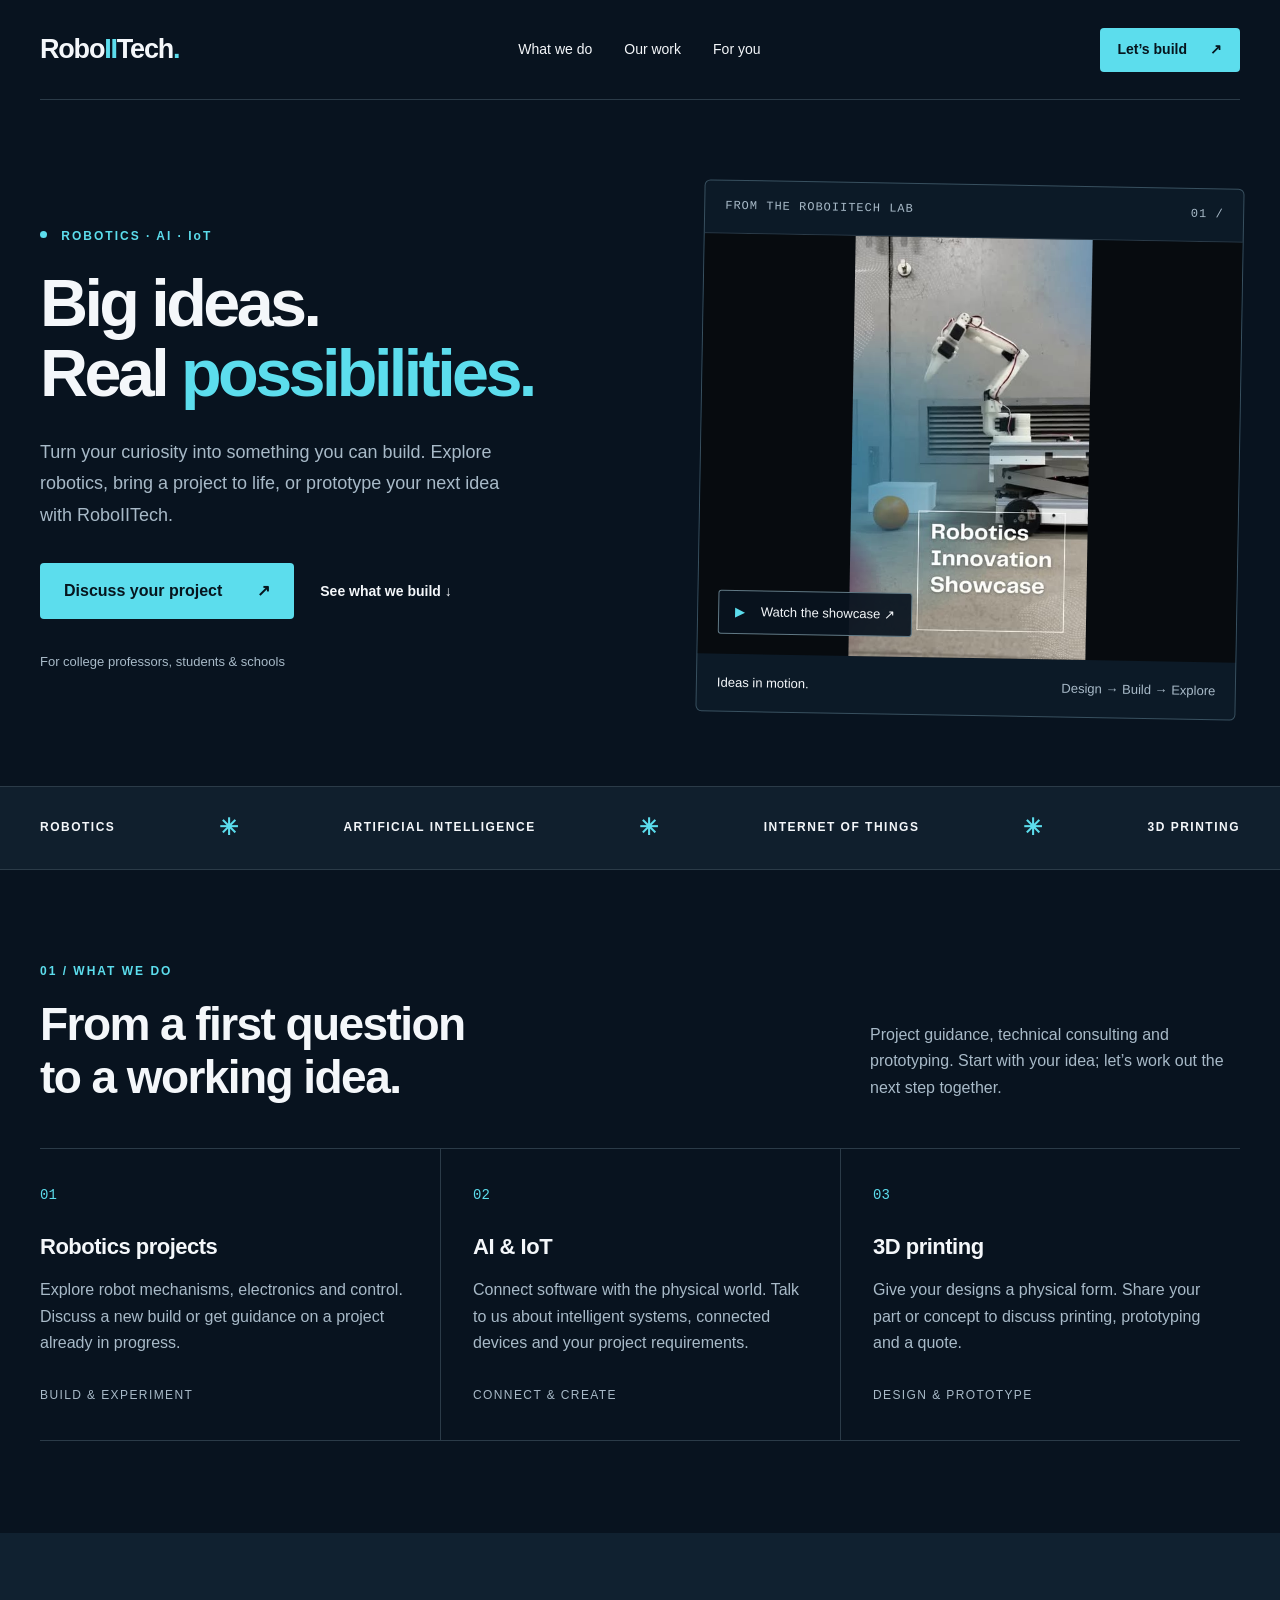
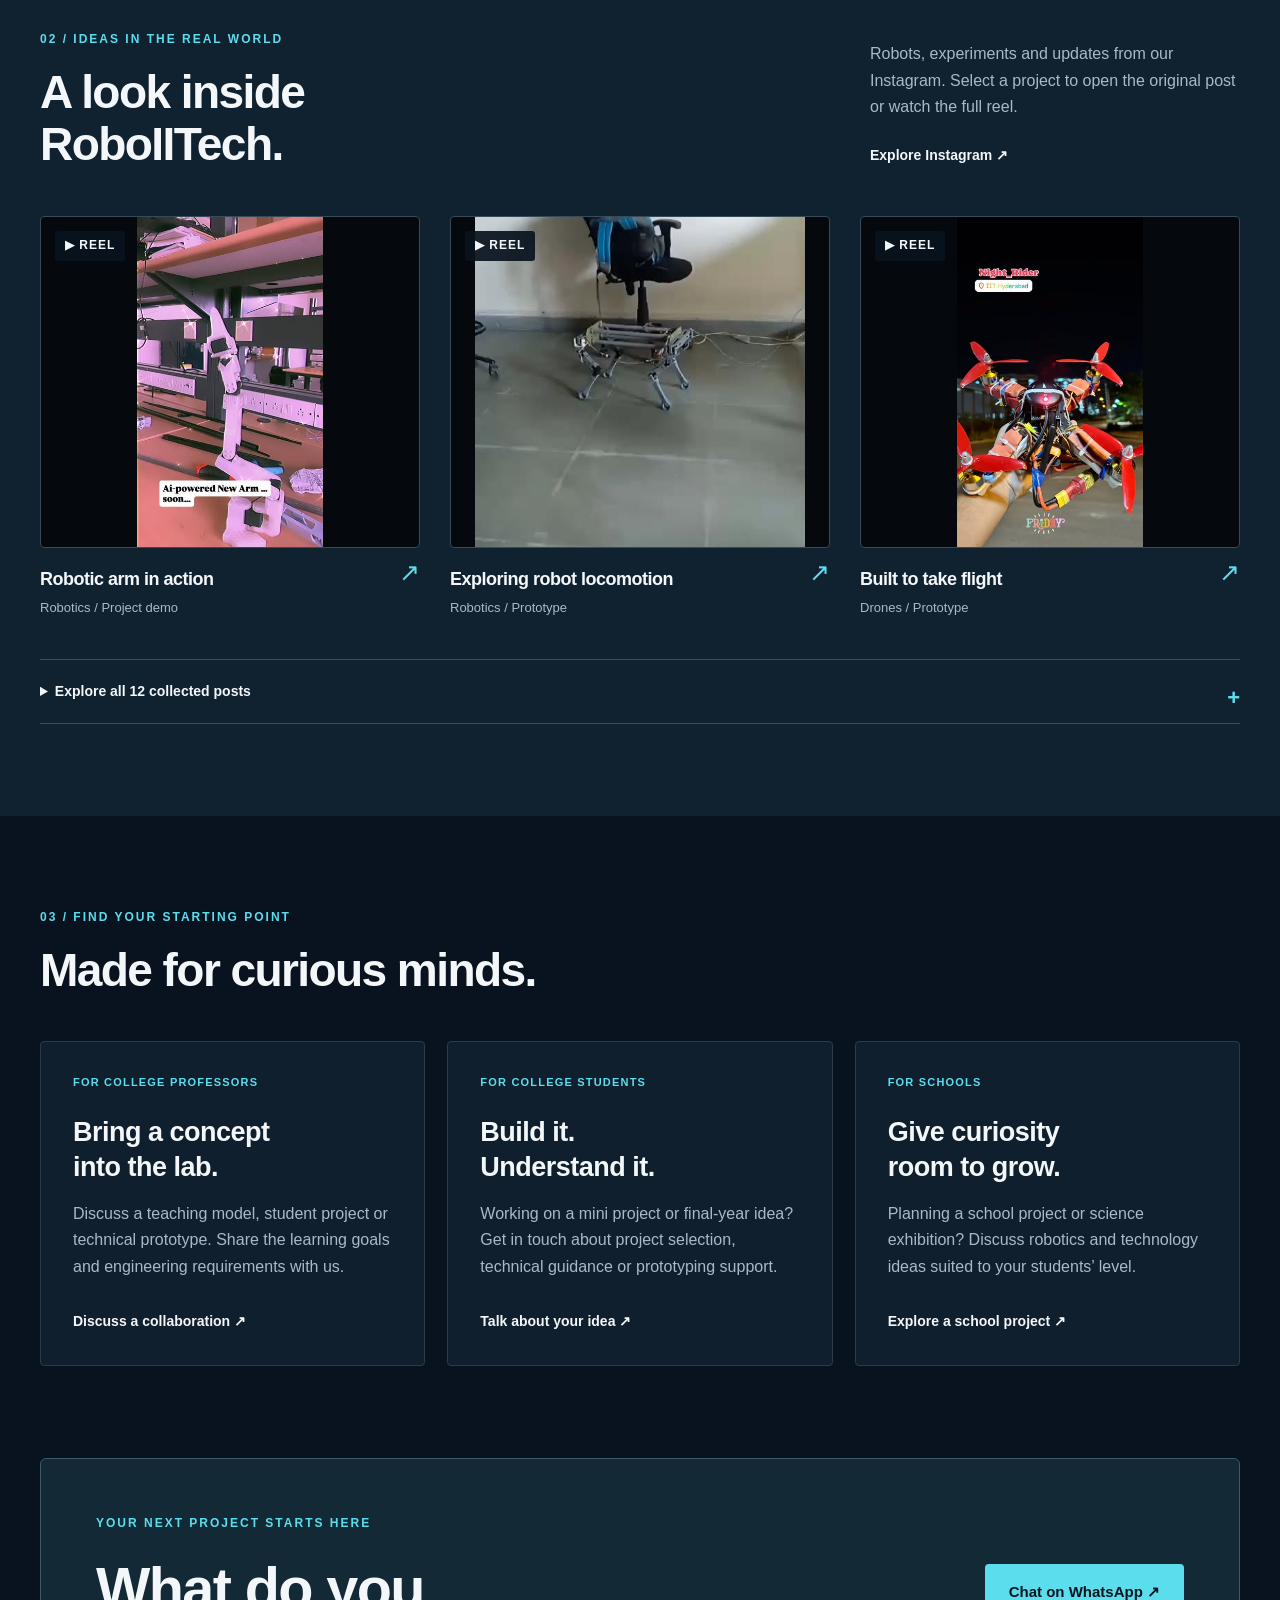
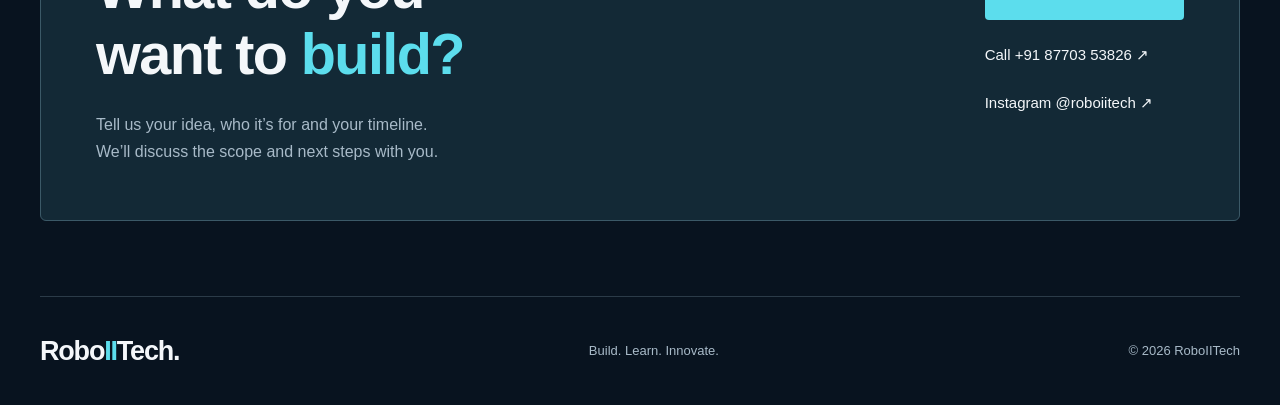
==== roboiitech/index.html @ 99a94fab "Add RoboIITech website with project gallery and education enquiry links" ====
<!doctype html>
<html lang="en">
<head>
  <meta charset="utf-8">
  <meta name="viewport" content="width=device-width,initial-scale=1">
  <meta name="description" content="RoboIITech — robotics, AI and IoT project guidance and 3D printing for college students, professors and schools. Explore our work and discuss your next project.">
  <meta name="theme-color" content="#08131f">
  <title>RoboIITech | Build. Learn. Innovate.</title>
  <link rel="icon" href="assets/8824cb1278760caa.jpg">
  <link rel="stylesheet" href="styles.css">
</head>
<body>
<a class="skip" href="#main">Skip to content</a>
<header class="header wrap">
  <a class="brand" href="#home" aria-label="RoboIITech home">Robo<span>II</span>Tech<span class="brand-dot">.</span></a>
  <nav aria-label="Main navigation"><a href="#expertise">What we do</a><a href="#projects">Our work</a><a href="#who">For you</a></nav>
  <a class="button small" href="#contact">Let’s build <span aria-hidden="true">↗</span></a>
</header>
<main id="main">
  <section class="hero wrap" id="home">
    <div class="hero-copy">
      <p class="eyebrow"><span class="status" aria-hidden="true"></span> ROBOTICS · AI · IoT</p>
      <h1>Big ideas.<br>Real <span>possibilities.</span></h1>
      <p class="intro">Turn your curiosity into something you can build. Explore robotics, bring a project to life, or prototype your next idea with RoboIITech.</p>
      <div class="actions"><a class="button" href="#contact">Discuss your project <span aria-hidden="true">↗</span></a><a class="text-link" href="#projects">See what we build <span aria-hidden="true">↓</span></a></div>
      <p class="hero-note">For college professors, students &amp; schools</p>
    </div>
    <figure class="hero-visual">
      <div class="visual-top"><span>FROM THE ROBOIITECH LAB</span><span aria-hidden="true">01 /</span></div>
      <a href="https://www.instagram.com/roboiitech/reel/DXMbl0aBbjn/" target="_blank" rel="noopener noreferrer" aria-label="Watch our robotics innovation showcase on Instagram (opens in a new tab)"><img src="assets/6e183b1deec3e05b.jpg" alt="Robotic arm featured in the RoboIITech innovation showcase" width="640" height="640" fetchpriority="high"><span class="play"><span aria-hidden="true">▶</span> Watch the showcase ↗</span></a>
      <figcaption><span>Ideas in motion.</span><span>Design → Build → Explore</span></figcaption>
    </figure>
  </section>
  <div class="discipline-strip"><div class="wrap"><span>ROBOTICS</span><span aria-hidden="true">✳</span><span>ARTIFICIAL INTELLIGENCE</span><span aria-hidden="true">✳</span><span>INTERNET OF THINGS</span><span aria-hidden="true">✳</span><span>3D PRINTING</span></div></div>
  <section class="section wrap" id="expertise">
    <div class="section-head"><div><p class="eyebrow">01 / WHAT WE DO</p><h2>From a first question<br>to a working idea.</h2></div><p>Project guidance, technical consulting and prototyping. Start with your idea; let’s work out the next step together.</p></div>
    <div class="services">
      <article><span class="number">01</span><h3>Robotics projects</h3><p>Explore robot mechanisms, electronics and control. Discuss a new build or get guidance on a project already in progress.</p><span class="tag">BUILD &amp; EXPERIMENT</span></article>
      <article><span class="number">02</span><h3>AI &amp; IoT</h3><p>Connect software with the physical world. Talk to us about intelligent systems, connected devices and your project requirements.</p><span class="tag">CONNECT &amp; CREATE</span></article>
      <article><span class="number">03</span><h3>3D printing</h3><p>Give your designs a physical form. Share your part or concept to discuss printing, prototyping and a quote.</p><span class="tag">DESIGN &amp; PROTOTYPE</span></article>
    </div>
  </section>
  <section class="work-section" id="projects"><div class="wrap section">
    <div class="section-head"><div><p class="eyebrow">02 / IDEAS IN THE REAL WORLD</p><h2>A look inside<br>RoboIITech.</h2></div><div><p>Robots, experiments and updates from our Instagram. Select a project to open the original post or watch the full reel.</p><a class="text-link" href="https://www.instagram.com/roboiitech/" target="_blank" rel="noopener noreferrer">Explore Instagram ↗</a></div></div>
    <div class="gallery">
      <a class="project" href="https://www.instagram.com/roboiitech/reel/DUcoNG-gfI7/" target="_blank" rel="noopener noreferrer"><div class="project-image"><img src="assets/4d9cef251be98092.jpg" alt="Robotic arm operating beside a workbench" loading="lazy" width="640" height="640"><span class="type">▶ REEL</span></div><div class="project-caption"><h3>Robotic arm in action</h3><span aria-hidden="true">↗</span></div><p>Robotics / Project demo</p></a>
      <a class="project" href="https://www.instagram.com/roboiitech/reel/DFVE1kUOwpq/" target="_blank" rel="noopener noreferrer"><div class="project-image"><img src="assets/e4d1774a8663f893.jpg" alt="Multi-legged robot prototype on the lab floor" loading="lazy" width="640" height="640"><span class="type">▶ REEL</span></div><div class="project-caption"><h3>Exploring robot locomotion</h3><span aria-hidden="true">↗</span></div><p>Robotics / Prototype</p></a>
      <a class="project" href="https://www.instagram.com/roboiitech/reel/C6or8PAtu-g/" target="_blank" rel="noopener noreferrer"><div class="project-image"><img src="assets/25ecf17d444098ea.jpg" alt="Colourful multirotor drone prototype" loading="lazy" width="640" height="640"><span class="type">▶ REEL</span></div><div class="project-caption"><h3>Built to take flight</h3><span aria-hidden="true">↗</span></div><p>Drones / Prototype</p></a>
    </div>
    <details class="more-projects"><summary>Explore all 12 collected posts <span aria-hidden="true">+</span></summary><div class="gallery archive">
      <a class="project" href="https://www.instagram.com/roboiitech/reel/DXMbl0aBbjn/" target="_blank" rel="noopener noreferrer"><img src="assets/6e183b1deec3e05b.jpg" alt="Robotics innovation showcase" loading="lazy" width="640" height="640"><h3>Robotics innovation showcase ↗</h3><p>Watch reel on Instagram</p></a>
      <a class="project" href="https://www.instagram.com/roboiitech/p/DXe5M9vgZiV/" target="_blank" rel="noopener noreferrer"><img src="assets/7c055ce986b50c5c.jpg" alt="RoboIITech poster for 3D printing and robotics guidance" loading="lazy" width="640" height="640"><h3>3D printing &amp; project guidance ↗</h3><p>View Instagram post</p></a>
      <a class="project" href="https://www.instagram.com/roboiitech/p/C4sN_vko51l/" target="_blank" rel="noopener noreferrer"><img src="assets/e53f32942bccdb78.jpg" alt="RoboIITech robotics centre introduction poster" loading="lazy" width="640" height="640"><h3>Meet RoboIITech ↗</h3><p>View Instagram post</p></a>
      <a class="project" href="https://www.instagram.com/roboiitech/p/DVAPQYAgQmt/" target="_blank" rel="noopener noreferrer"><img src="assets/c06c85c9a021911a.jpg" alt="Newspaper clipping shared by RoboIITech" loading="lazy" width="640" height="640"><h3>In the news ↗</h3><p>View Instagram post</p></a>
      <a class="project" href="https://www.instagram.com/roboiitech/p/DVAPHuIgV5S/" target="_blank" rel="noopener noreferrer"><img src="assets/2fea44e7919f7813.jpg" alt="Hindi newspaper article shared on the RoboIITech page" loading="lazy" width="640" height="640"><h3>Press highlights ↗</h3><p>View Instagram post</p></a>
      <a class="project" href="https://www.instagram.com/roboiitech/reel/DReeGMLAYZf/" target="_blank" rel="noopener noreferrer"><img src="assets/3126b68fe47279ca.jpg" alt="Design patent collaboration announcement" loading="lazy" width="640" height="640"><h3>Design collaboration update ↗</h3><p>Watch reel on Instagram</p></a>
      <a class="project" href="https://www.instagram.com/roboiitech/reel/DO8btirDtgO/" target="_blank" rel="noopener noreferrer"><img src="assets/16a798472057c972.jpg" alt="Outdoor drone demonstration preview" loading="lazy" width="640" height="640"><h3>Drone demonstration ↗</h3><p>Watch reel on Instagram</p></a>
      <a class="project" href="https://www.instagram.com/roboiitech/reel/DCt2ZuSNxAS/" target="_blank" rel="noopener noreferrer"><img src="assets/d60b680d405a96cc.jpg" alt="Legged robot demonstration preview" loading="lazy" width="640" height="640"><h3>Walking robot demo ↗</h3><p>Watch reel on Instagram</p></a>
      <a class="project" href="https://www.instagram.com/roboiitech/reel/C6tvNTytvzl/" target="_blank" rel="noopener noreferrer"><img src="assets/2a04340fac6a5b76.jpg" alt="Laptop with a project demonstration" loading="lazy" width="640" height="640"><h3>From code to a demo ↗</h3><p>Watch reel on Instagram</p></a>
    </div></details>
  </div></section>
  <section class="section wrap" id="who">
    <div class="section-head"><div><p class="eyebrow">03 / FIND YOUR STARTING POINT</p><h2>Made for curious minds.</h2></div></div>
    <div class="audiences">
      <article><span class="eyebrow">FOR COLLEGE PROFESSORS</span><h3>Bring a concept<br>into the lab.</h3><p>Discuss a teaching model, student project or technical prototype. Share the learning goals and engineering requirements with us.</p><a class="text-link" href="https://wa.me/918770353826?text=Hello%20RoboIITech%2C%20I%20am%20a%20professor%20and%20would%20like%20to%20discuss%20a%20project." target="_blank" rel="noopener noreferrer">Discuss a collaboration ↗</a></article>
      <article><span class="eyebrow">FOR COLLEGE STUDENTS</span><h3>Build it.<br>Understand it.</h3><p>Working on a mini project or final-year idea? Get in touch about project selection, technical guidance or prototyping support.</p><a class="text-link" href="https://wa.me/918770353826?text=Hello%20RoboIITech%2C%20I%20am%20a%20student%20and%20would%20like%20project%20guidance." target="_blank" rel="noopener noreferrer">Talk about your idea ↗</a></article>
      <article><span class="eyebrow">FOR SCHOOLS</span><h3>Give curiosity<br>room to grow.</h3><p>Planning a school project or science exhibition? Discuss robotics and technology ideas suited to your students’ level.</p><a class="text-link" href="https://wa.me/918770353826?text=Hello%20RoboIITech%2C%20I%20would%20like%20to%20discuss%20a%20school%20project." target="_blank" rel="noopener noreferrer">Explore a school project ↗</a></article>
    </div>
  </section>
  <section class="contact wrap" id="contact"><div><p class="eyebrow">YOUR NEXT PROJECT STARTS HERE</p><h2>What do you<br>want to <span>build?</span></h2><p>Tell us your idea, who it’s for and your timeline.<br>We’ll discuss the scope and next steps with you.</p></div><div class="contact-actions"><a class="button" href="https://wa.me/918770353826?text=Hello%20RoboIITech%2C%20I%20would%20like%20to%20discuss%20a%20project." target="_blank" rel="noopener noreferrer">Chat on WhatsApp ↗</a><a href="tel:+918770353826">Call +91 87703 53826 ↗</a><a href="https://www.instagram.com/roboiitech/" target="_blank" rel="noopener noreferrer">Instagram @roboiitech ↗</a></div></section>
</main>
<footer class="wrap"><a class="brand" href="#home">Robo<span>II</span>Tech.</a><p>Build. Learn. Innovate.</p><span>© 2026 RoboIITech</span></footer>
</body>
</html>
---- roboiitech/styles.css ----
:root{color-scheme:dark;--bg:#08131f;--surface:#101f2d;--ink:#f4f7fa;--muted:#a8bac8;--line:#2b3b48;--cyan:#5cdded;--max:1200px}*{box-sizing:border-box}html{scroll-behavior:smooth;scroll-padding-top:30px}body{margin:0;background:var(--bg);color:var(--ink);font-family:Arial,Helvetica,sans-serif;font-size:16px;line-height:1.65}a{color:inherit;text-decoration:none}a:focus-visible,summary:focus-visible{outline:3px solid var(--cyan);outline-offset:6px}img{display:block;max-width:100%;height:auto}.wrap{width:min(var(--max),calc(100% - 80px));margin-inline:auto}.header{min-height:100px;display:flex;align-items:center;justify-content:space-between;gap:24px;border-bottom:1px solid var(--line)}.brand{font-size:27px;font-weight:800;letter-spacing:-1.2px;white-space:nowrap}.brand span{color:var(--cyan)}.header nav{display:flex;gap:32px;font-size:14px}.header nav a:hover,.text-link:hover{color:var(--cyan)}.button{background:var(--cyan);color:#06151e;display:inline-flex;align-items:center;justify-content:center;gap:35px;min-height:56px;padding:13px 24px;font-weight:700;border-radius:4px;line-height:1.4}.button:hover{background:#a7f3fc}.button.small{font-size:14px;min-height:44px;padding:10px 18px;gap:23px}.hero{padding-block:84px 70px;display:grid;grid-template-columns:1.1fr 1fr;gap:65px;align-items:center}.eyebrow{font-size:12px;letter-spacing:2px;line-height:1.5;font-weight:700;color:var(--cyan);margin:0 0 24px}.status{display:inline-block;width:7px;height:7px;border-radius:50%;background:var(--cyan);margin-right:9px;vertical-align:2px}h1{font-size:clamp(3rem,5.2vw,4.8rem);font-weight:700;line-height:1.04;letter-spacing:-3.6px;margin:0 0 29px}h1 span{color:var(--cyan)}.intro{color:var(--muted);font-size:18px;max-width:475px;line-height:1.75;margin:0 0 32px}.actions{display:flex;gap:26px;align-items:center;flex-wrap:wrap}.text-link{font-size:14px;font-weight:700;display:inline-block}.hero-note{font-size:13px;color:var(--muted);margin:32px 0 0}.hero-visual{margin:0;border:1px solid #38505f;border-radius:6px;overflow:hidden;background:#0c1a27;transform:rotate(1deg)}.visual-top{display:flex;justify-content:space-between;gap:15px;padding:16px 20px;border-bottom:1px solid var(--line);font-family:monospace;font-size:12px;letter-spacing:1px;color:var(--muted)}.hero-visual>a{display:block;position:relative;background:#070b0f}.hero-visual img{width:100%;height:420px;object-fit:contain}.play{position:absolute;bottom:20px;left:20px;padding:10px 16px;border:1px solid #607884;background:#08131fea;border-radius:3px;font-size:13px}.play>span{margin-right:12px;color:var(--cyan)}figcaption{display:flex;justify-content:space-between;gap:15px;padding:18px 20px;font-size:13px}figcaption>span:last-child{color:var(--muted)}.discipline-strip{border-block:1px solid var(--line);background:var(--surface)}.discipline-strip>.wrap{display:flex;justify-content:space-between;align-items:center;gap:22px;padding-block:22px;font-size:12px;letter-spacing:1.5px;font-weight:700}.discipline-strip span:nth-child(even){font-size:23px;color:var(--cyan)}.section{padding-block:92px}.section-head{display:flex;justify-content:space-between;gap:45px;align-items:flex-end;margin-bottom:45px}.section-head>p,.section-head>div+div{max-width:370px;color:var(--muted);margin-bottom:2px}.section-head .eyebrow{margin-bottom:18px}h2{font-size:clamp(2rem,3.6vw,3rem);letter-spacing:-1.6px;line-height:1.14;margin:0;font-weight:600}.section-head .text-link{color:var(--ink);margin-top:8px}.services{display:grid;grid-template-columns:repeat(3,1fr);border-block:1px solid var(--line)}.services article{padding:32px 28px 34px 0}.services article+article{border-left:1px solid var(--line);padding-left:32px}.number{font-family:monospace;color:var(--cyan);font-size:14px}h3{font-size:22px;line-height:1.3;letter-spacing:-.5px;margin:25px 0 16px}article p{color:var(--muted);margin:0 0 30px}.tag{display:block;color:var(--muted);font-size:12px;letter-spacing:1.4px}.work-section{background:#102130}.gallery{display:grid;grid-template-columns:repeat(3,1fr);gap:30px}.project-image{position:relative;overflow:hidden;background:#05090d;border:1px solid #364a59;border-radius:4px}.project-image>img{width:100%;height:330px;object-fit:contain;transition:transform .3s}.project:hover .project-image>img{transform:scale(1.025)}.type{position:absolute;left:14px;top:14px;background:#08131fea;font-size:12px;font-weight:700;padding:5px 10px;border-radius:3px;letter-spacing:1px}.project-caption{display:flex;justify-content:space-between;align-items:center;gap:15px}.project-caption h3{font-size:18px;margin:20px 0 6px}.project-caption>span{color:var(--cyan);font-size:25px}.project p{font-size:13px;color:var(--muted);margin:0}.more-projects{border-block:1px solid #38505f;margin-top:40px}.more-projects summary{padding:20px 0;cursor:pointer;font-size:14px;font-weight:700}.more-projects summary span{float:right;font-size:22px;color:var(--cyan)}.archive{padding:20px 0 35px}.archive img{width:100%;height:300px;object-fit:contain;background:#060c12}.archive h3{font-size:17px;margin:14px 0 6px}.audiences{display:grid;grid-template-columns:repeat(3,1fr);gap:22px}.audiences article{padding:32px;background:var(--surface);border:1px solid var(--line);border-radius:4px;display:flex;flex-direction:column;align-items:flex-start}.audiences .eyebrow{font-size:11px;letter-spacing:1.2px;margin:0}.audiences h3{font-size:27px;margin-top:24px}.audiences .text-link{margin-top:auto}.contact{border:1px solid #3b5967;border-radius:6px;padding:55px;display:flex;justify-content:space-between;align-items:center;gap:40px;background:#132936;margin-bottom:75px}.contact h2{font-size:clamp(2.6rem,4.5vw,4rem)}.contact h2 span{color:var(--cyan)}.contact p:not(.eyebrow){color:var(--muted);margin:25px 0 0}.contact-actions{display:flex;flex-direction:column;align-items:flex-start;gap:23px;font-size:15px}.contact-actions a:not(.button):hover{color:var(--cyan)}footer{padding-block:30px;border-top:1px solid var(--line);display:flex;align-items:center;justify-content:space-between;gap:20px}footer p,footer>span{color:var(--muted);font-size:13px}.skip{position:absolute;top:-100px;left:20px;z-index:20;background:var(--cyan);padding:12px;color:var(--bg)}.skip:focus{top:10px}@media(min-width:1400px){.hero{gap:80px}}@media(max-width:1000px){.wrap{width:calc(100% - 48px)}.hero{gap:32px;padding-block:55px}.hero-visual img{height:360px}h1{letter-spacing:-2px}.actions{gap:18px}.services article{padding-right:22px}.services article+article{padding-left:22px}.audiences article{padding:24px}.project-image>img{height:280px}}@media(max-width:720px){.wrap{width:calc(100% - 36px)}.header{flex-wrap:wrap;gap:18px;padding-block:22px}.brand{font-size:25px}.header nav{order:3;justify-content:space-between;width:100%;gap:16px;font-size:14px}.hero{grid-template-columns:1fr;padding-top:48px;gap:38px}h1{font-size:clamp(2.7rem,10vw,4.2rem)}.intro{font-size:17px}.hero-visual{transform:none}.hero-visual img{height:370px}.discipline-strip>.wrap{justify-content:center;flex-wrap:wrap;gap:12px 20px;font-size:11px}.discipline-strip span:nth-child(even){display:none}.section{padding-block:58px}.section-head{display:block;margin-bottom:30px}.section-head>p,.section-head>div+div{margin-top:24px;max-width:none}.services,.audiences{grid-template-columns:1fr}.services article,.services article+article{padding:28px 0;border-left:0}.services article+article{border-top:1px solid var(--line)}.services article p{margin-bottom:20px}.gallery{grid-template-columns:1fr;gap:32px}.project-image>img{height:360px}.archive{grid-template-columns:repeat(2,minmax(0,1fr));gap:24px 15px}.archive img{height:220px}.archive h3{font-size:15px}.contact{padding:32px 25px;flex-direction:column;align-items:flex-start;margin-bottom:45px}.contact-actions{width:100%}.contact-actions .button{width:100%}footer{flex-wrap:wrap;gap:8px 25px}footer p{margin:0}footer>span{width:100%}.eyebrow{font-size:12px}.audiences .eyebrow{font-size:12px}}@media(prefers-reduced-motion:reduce){html{scroll-behavior:auto}.project-image>img{transition:none}}
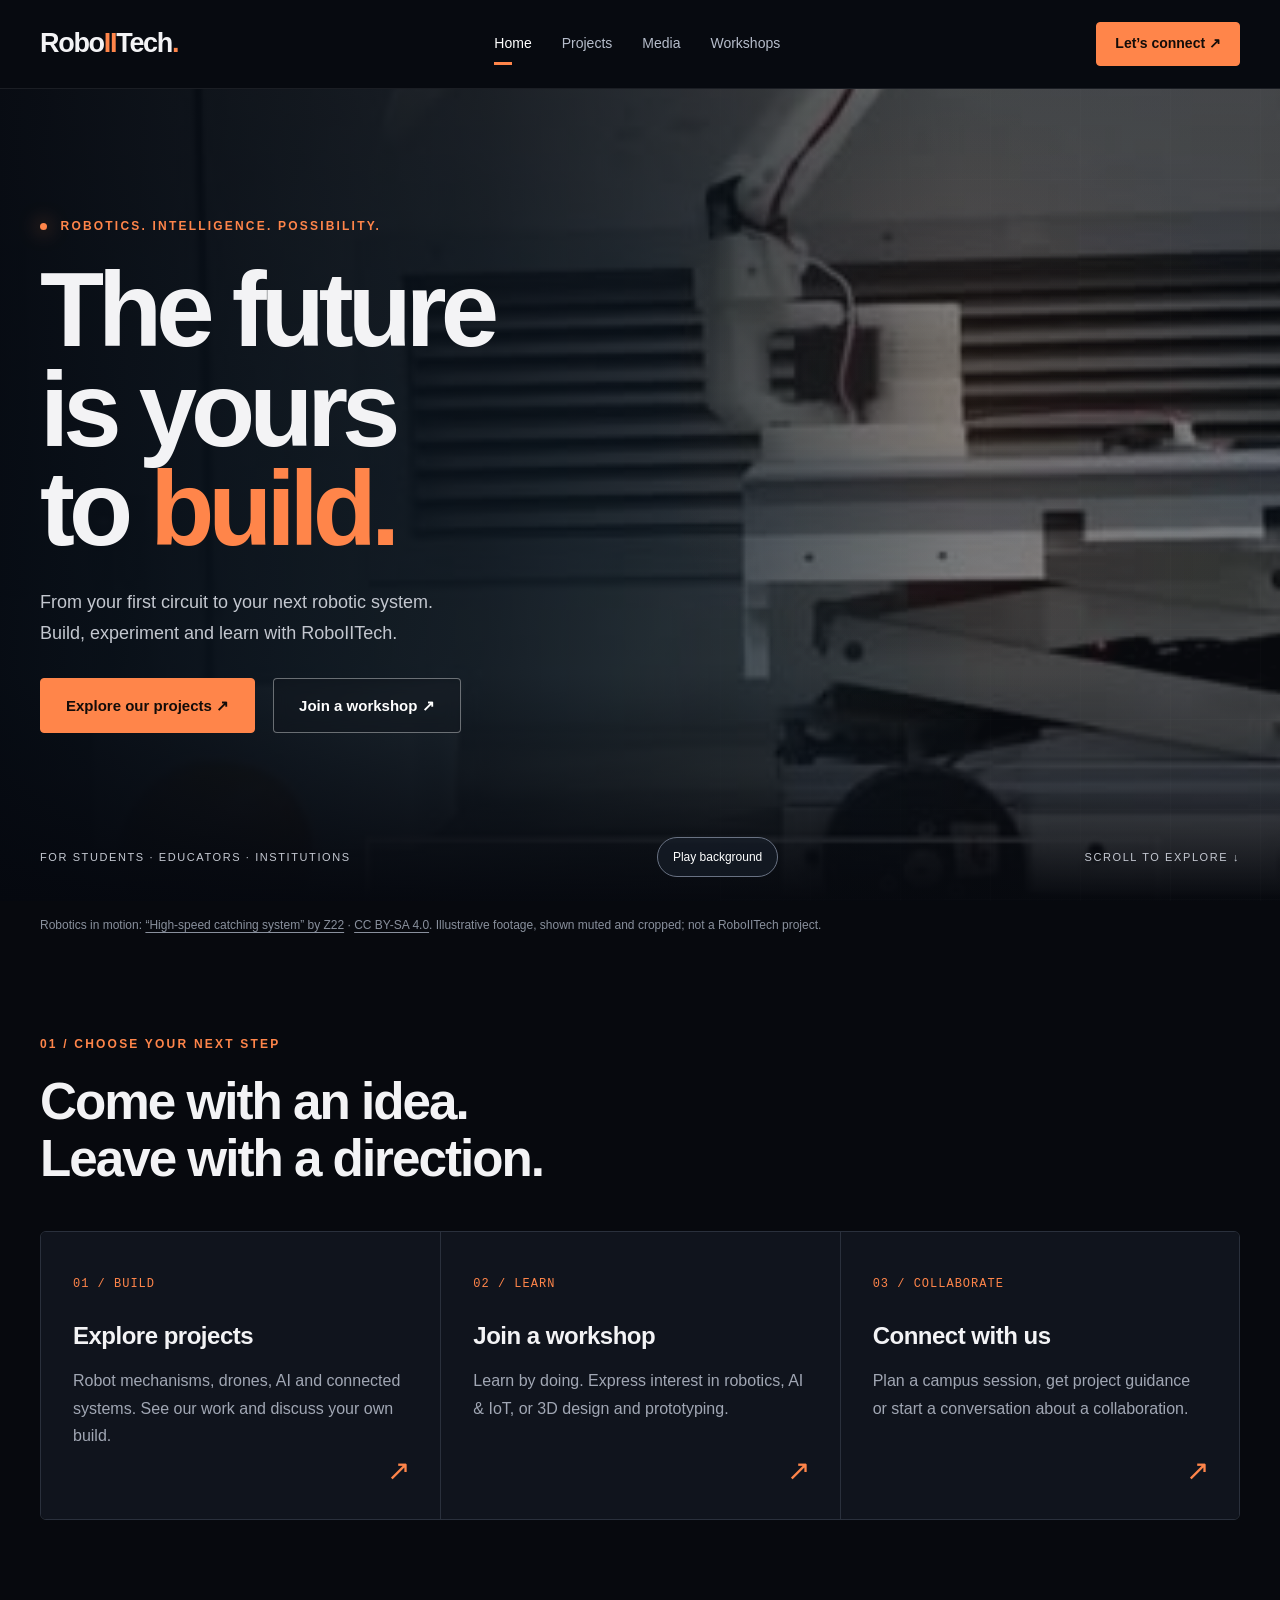
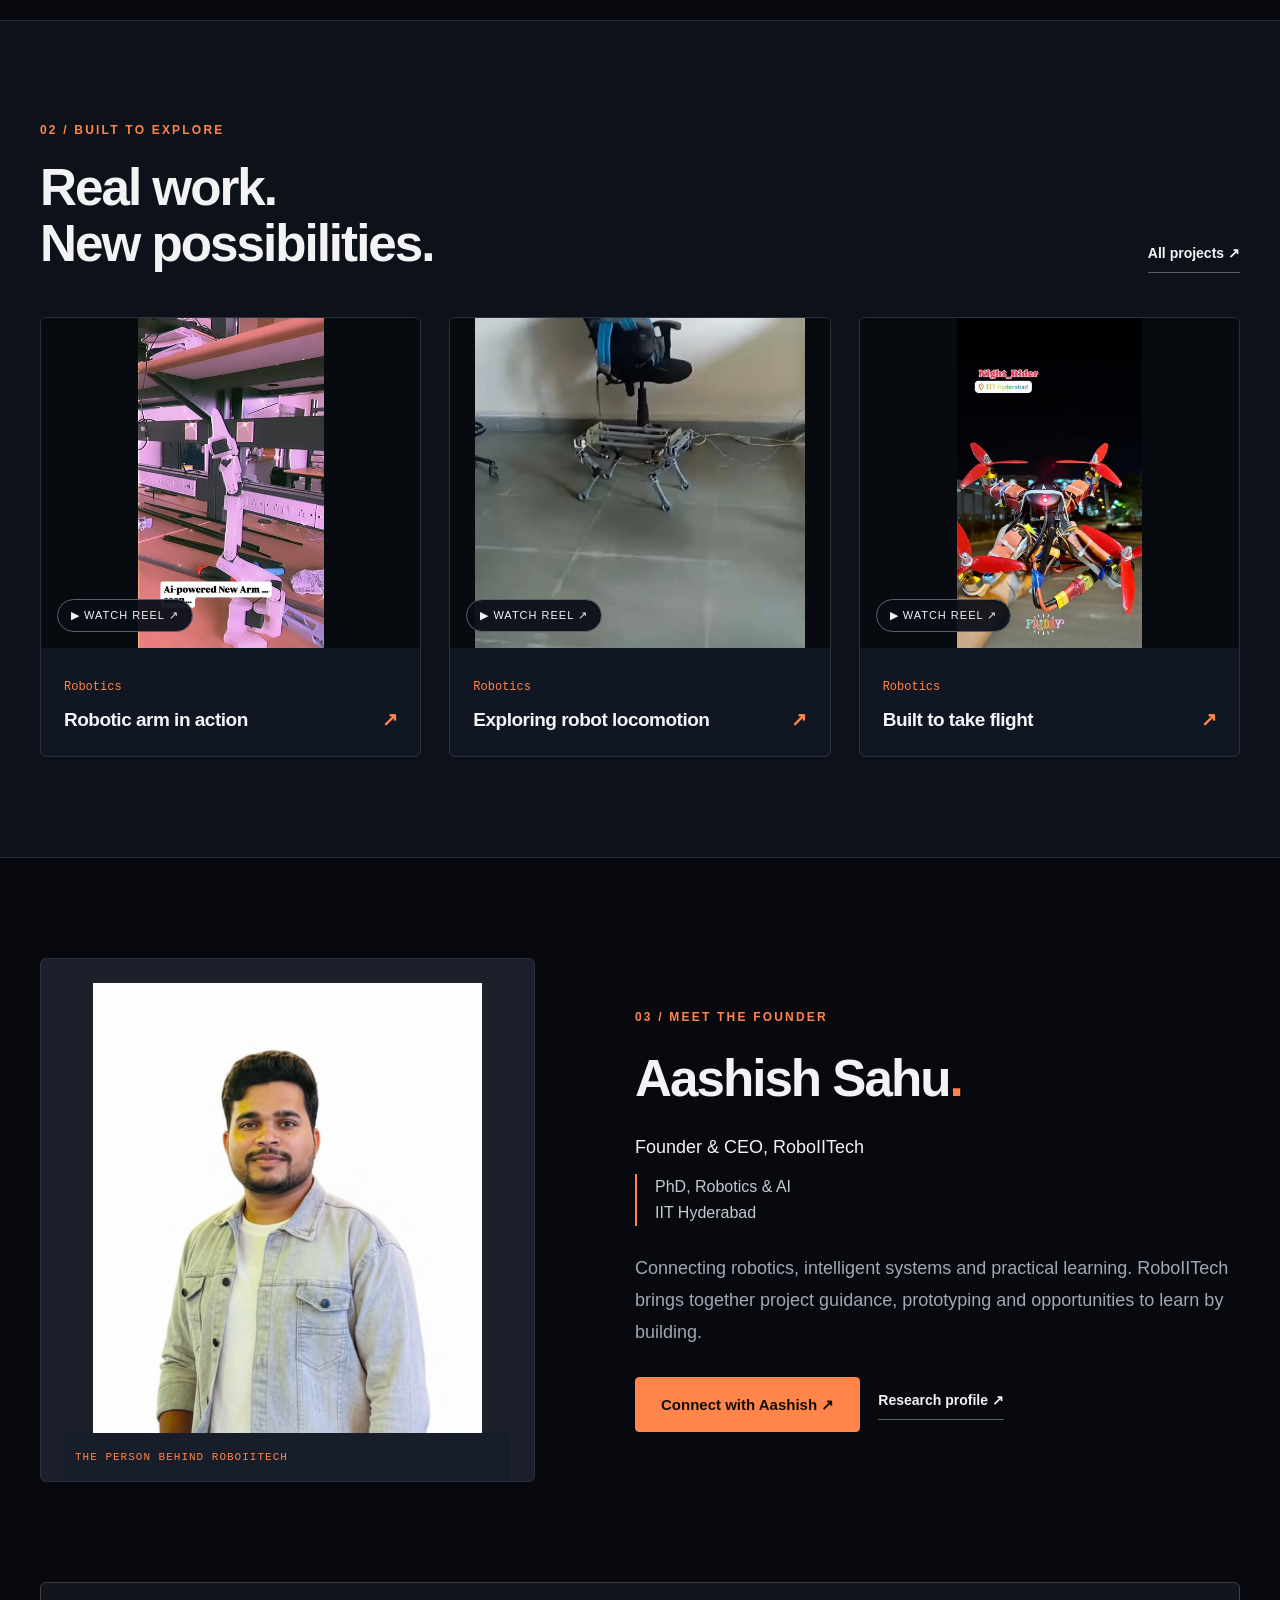
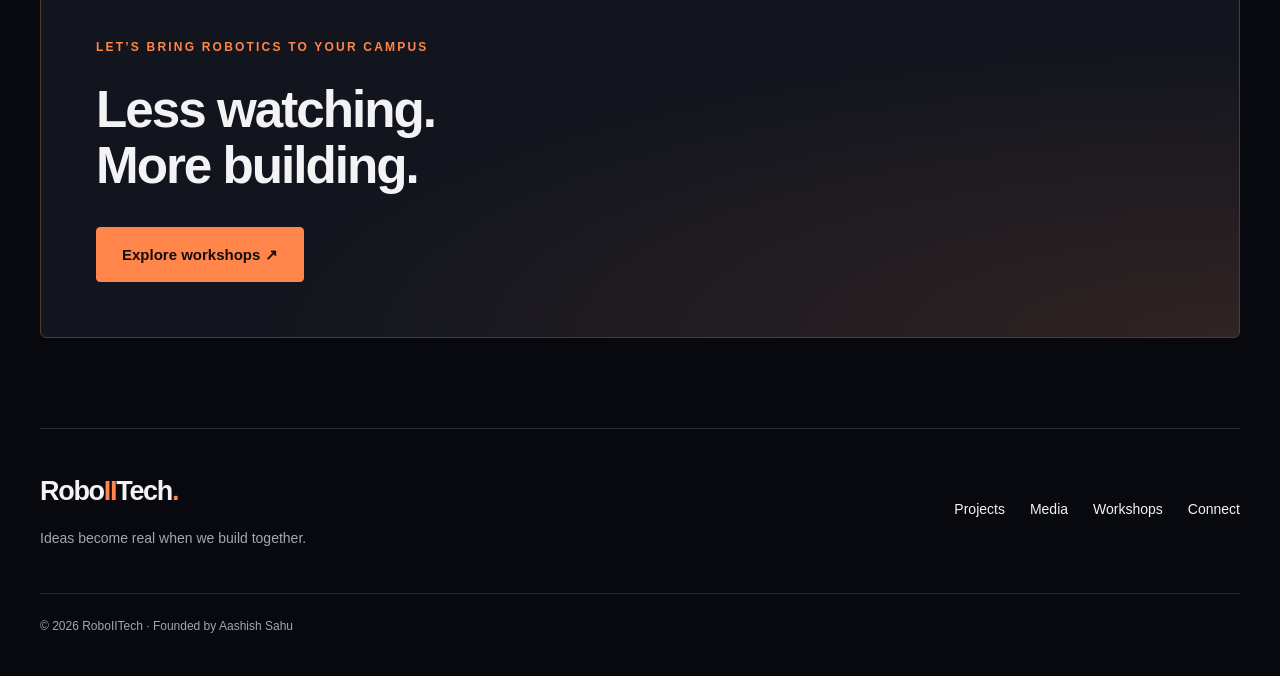
==== commit 5e6c7dfb: "Redesign RoboIITech with robotics video, founder profile and separate project, media and workshop pa" ====
--- a/roboiitech/index.html
+++ b/roboiitech/index.html
@@ -1,74 +1,7 @@
-<!doctype html>
-<html lang="en">
-<head>
-  <meta charset="utf-8">
-  <meta name="viewport" content="width=device-width,initial-scale=1">
-  <meta name="description" content="RoboIITech — robotics, AI and IoT project guidance and 3D printing for college students, professors and schools. Explore our work and discuss your next project.">
-  <meta name="theme-color" content="#08131f">
-  <title>RoboIITech | Build. Learn. Innovate.</title>
-  <link rel="icon" href="assets/8824cb1278760caa.jpg">
-  <link rel="stylesheet" href="styles.css">
-</head>
-<body>
-<a class="skip" href="#main">Skip to content</a>
-<header class="header wrap">
-  <a class="brand" href="#home" aria-label="RoboIITech home">Robo<span>II</span>Tech<span class="brand-dot">.</span></a>
-  <nav aria-label="Main navigation"><a href="#expertise">What we do</a><a href="#projects">Our work</a><a href="#who">For you</a></nav>
-  <a class="button small" href="#contact">Let’s build <span aria-hidden="true">↗</span></a>
-</header>
-<main id="main">
-  <section class="hero wrap" id="home">
-    <div class="hero-copy">
-      <p class="eyebrow"><span class="status" aria-hidden="true"></span> ROBOTICS · AI · IoT</p>
-      <h1>Big ideas.<br>Real <span>possibilities.</span></h1>
-      <p class="intro">Turn your curiosity into something you can build. Explore robotics, bring a project to life, or prototype your next idea with RoboIITech.</p>
-      <div class="actions"><a class="button" href="#contact">Discuss your project <span aria-hidden="true">↗</span></a><a class="text-link" href="#projects">See what we build <span aria-hidden="true">↓</span></a></div>
-      <p class="hero-note">For college professors, students &amp; schools</p>
-    </div>
-    <figure class="hero-visual">
-      <div class="visual-top"><span>FROM THE ROBOIITECH LAB</span><span aria-hidden="true">01 /</span></div>
-      <a href="https://www.instagram.com/roboiitech/reel/DXMbl0aBbjn/" target="_blank" rel="noopener noreferrer" aria-label="Watch our robotics innovation showcase on Instagram (opens in a new tab)"><img src="assets/6e183b1deec3e05b.jpg" alt="Robotic arm featured in the RoboIITech innovation showcase" width="640" height="640" fetchpriority="high"><span class="play"><span aria-hidden="true">▶</span> Watch the showcase ↗</span></a>
-      <figcaption><span>Ideas in motion.</span><span>Design → Build → Explore</span></figcaption>
-    </figure>
-  </section>
-  <div class="discipline-strip"><div class="wrap"><span>ROBOTICS</span><span aria-hidden="true">✳</span><span>ARTIFICIAL INTELLIGENCE</span><span aria-hidden="true">✳</span><span>INTERNET OF THINGS</span><span aria-hidden="true">✳</span><span>3D PRINTING</span></div></div>
-  <section class="section wrap" id="expertise">
-    <div class="section-head"><div><p class="eyebrow">01 / WHAT WE DO</p><h2>From a first question<br>to a working idea.</h2></div><p>Project guidance, technical consulting and prototyping. Start with your idea; let’s work out the next step together.</p></div>
-    <div class="services">
-      <article><span class="number">01</span><h3>Robotics projects</h3><p>Explore robot mechanisms, electronics and control. Discuss a new build or get guidance on a project already in progress.</p><span class="tag">BUILD &amp; EXPERIMENT</span></article>
-      <article><span class="number">02</span><h3>AI &amp; IoT</h3><p>Connect software with the physical world. Talk to us about intelligent systems, connected devices and your project requirements.</p><span class="tag">CONNECT &amp; CREATE</span></article>
-      <article><span class="number">03</span><h3>3D printing</h3><p>Give your designs a physical form. Share your part or concept to discuss printing, prototyping and a quote.</p><span class="tag">DESIGN &amp; PROTOTYPE</span></article>
-    </div>
-  </section>
-  <section class="work-section" id="projects"><div class="wrap section">
-    <div class="section-head"><div><p class="eyebrow">02 / IDEAS IN THE REAL WORLD</p><h2>A look inside<br>RoboIITech.</h2></div><div><p>Robots, experiments and updates from our Instagram. Select a project to open the original post or watch the full reel.</p><a class="text-link" href="https://www.instagram.com/roboiitech/" target="_blank" rel="noopener noreferrer">Explore Instagram ↗</a></div></div>
-    <div class="gallery">
-      <a class="project" href="https://www.instagram.com/roboiitech/reel/DUcoNG-gfI7/" target="_blank" rel="noopener noreferrer"><div class="project-image"><img src="assets/4d9cef251be98092.jpg" alt="Robotic arm operating beside a workbench" loading="lazy" width="640" height="640"><span class="type">▶ REEL</span></div><div class="project-caption"><h3>Robotic arm in action</h3><span aria-hidden="true">↗</span></div><p>Robotics / Project demo</p></a>
-      <a class="project" href="https://www.instagram.com/roboiitech/reel/DFVE1kUOwpq/" target="_blank" rel="noopener noreferrer"><div class="project-image"><img src="assets/e4d1774a8663f893.jpg" alt="Multi-legged robot prototype on the lab floor" loading="lazy" width="640" height="640"><span class="type">▶ REEL</span></div><div class="project-caption"><h3>Exploring robot locomotion</h3><span aria-hidden="true">↗</span></div><p>Robotics / Prototype</p></a>
-      <a class="project" href="https://www.instagram.com/roboiitech/reel/C6or8PAtu-g/" target="_blank" rel="noopener noreferrer"><div class="project-image"><img src="assets/25ecf17d444098ea.jpg" alt="Colourful multirotor drone prototype" loading="lazy" width="640" height="640"><span class="type">▶ REEL</span></div><div class="project-caption"><h3>Built to take flight</h3><span aria-hidden="true">↗</span></div><p>Drones / Prototype</p></a>
-    </div>
-    <details class="more-projects"><summary>Explore all 12 collected posts <span aria-hidden="true">+</span></summary><div class="gallery archive">
-      <a class="project" href="https://www.instagram.com/roboiitech/reel/DXMbl0aBbjn/" target="_blank" rel="noopener noreferrer"><img src="assets/6e183b1deec3e05b.jpg" alt="Robotics innovation showcase" loading="lazy" width="640" height="640"><h3>Robotics innovation showcase ↗</h3><p>Watch reel on Instagram</p></a>
-      <a class="project" href="https://www.instagram.com/roboiitech/p/DXe5M9vgZiV/" target="_blank" rel="noopener noreferrer"><img src="assets/7c055ce986b50c5c.jpg" alt="RoboIITech poster for 3D printing and robotics guidance" loading="lazy" width="640" height="640"><h3>3D printing &amp; project guidance ↗</h3><p>View Instagram post</p></a>
-      <a class="project" href="https://www.instagram.com/roboiitech/p/C4sN_vko51l/" target="_blank" rel="noopener noreferrer"><img src="assets/e53f32942bccdb78.jpg" alt="RoboIITech robotics centre introduction poster" loading="lazy" width="640" height="640"><h3>Meet RoboIITech ↗</h3><p>View Instagram post</p></a>
-      <a class="project" href="https://www.instagram.com/roboiitech/p/DVAPQYAgQmt/" target="_blank" rel="noopener noreferrer"><img src="assets/c06c85c9a021911a.jpg" alt="Newspaper clipping shared by RoboIITech" loading="lazy" width="640" height="640"><h3>In the news ↗</h3><p>View Instagram post</p></a>
-      <a class="project" href="https://www.instagram.com/roboiitech/p/DVAPHuIgV5S/" target="_blank" rel="noopener noreferrer"><img src="assets/2fea44e7919f7813.jpg" alt="Hindi newspaper article shared on the RoboIITech page" loading="lazy" width="640" height="640"><h3>Press highlights ↗</h3><p>View Instagram post</p></a>
-      <a class="project" href="https://www.instagram.com/roboiitech/reel/DReeGMLAYZf/" target="_blank" rel="noopener noreferrer"><img src="assets/3126b68fe47279ca.jpg" alt="Design patent collaboration announcement" loading="lazy" width="640" height="640"><h3>Design collaboration update ↗</h3><p>Watch reel on Instagram</p></a>
-      <a class="project" href="https://www.instagram.com/roboiitech/reel/DO8btirDtgO/" target="_blank" rel="noopener noreferrer"><img src="assets/16a798472057c972.jpg" alt="Outdoor drone demonstration preview" loading="lazy" width="640" height="640"><h3>Drone demonstration ↗</h3><p>Watch reel on Instagram</p></a>
-      <a class="project" href="https://www.instagram.com/roboiitech/reel/DCt2ZuSNxAS/" target="_blank" rel="noopener noreferrer"><img src="assets/d60b680d405a96cc.jpg" alt="Legged robot demonstration preview" loading="lazy" width="640" height="640"><h3>Walking robot demo ↗</h3><p>Watch reel on Instagram</p></a>
-      <a class="project" href="https://www.instagram.com/roboiitech/reel/C6tvNTytvzl/" target="_blank" rel="noopener noreferrer"><img src="assets/2a04340fac6a5b76.jpg" alt="Laptop with a project demonstration" loading="lazy" width="640" height="640"><h3>From code to a demo ↗</h3><p>Watch reel on Instagram</p></a>
-    </div></details>
-  </div></section>
-  <section class="section wrap" id="who">
-    <div class="section-head"><div><p class="eyebrow">03 / FIND YOUR STARTING POINT</p><h2>Made for curious minds.</h2></div></div>
-    <div class="audiences">
-      <article><span class="eyebrow">FOR COLLEGE PROFESSORS</span><h3>Bring a concept<br>into the lab.</h3><p>Discuss a teaching model, student project or technical prototype. Share the learning goals and engineering requirements with us.</p><a class="text-link" href="https://wa.me/918770353826?text=Hello%20RoboIITech%2C%20I%20am%20a%20professor%20and%20would%20like%20to%20discuss%20a%20project." target="_blank" rel="noopener noreferrer">Discuss a collaboration ↗</a></article>
-      <article><span class="eyebrow">FOR COLLEGE STUDENTS</span><h3>Build it.<br>Understand it.</h3><p>Working on a mini project or final-year idea? Get in touch about project selection, technical guidance or prototyping support.</p><a class="text-link" href="https://wa.me/918770353826?text=Hello%20RoboIITech%2C%20I%20am%20a%20student%20and%20would%20like%20project%20guidance." target="_blank" rel="noopener noreferrer">Talk about your idea ↗</a></article>
-      <article><span class="eyebrow">FOR SCHOOLS</span><h3>Give curiosity<br>room to grow.</h3><p>Planning a school project or science exhibition? Discuss robotics and technology ideas suited to your students’ level.</p><a class="text-link" href="https://wa.me/918770353826?text=Hello%20RoboIITech%2C%20I%20would%20like%20to%20discuss%20a%20school%20project." target="_blank" rel="noopener noreferrer">Explore a school project ↗</a></article>
-    </div>
-  </section>
-  <section class="contact wrap" id="contact"><div><p class="eyebrow">YOUR NEXT PROJECT STARTS HERE</p><h2>What do you<br>want to <span>build?</span></h2><p>Tell us your idea, who it’s for and your timeline.<br>We’ll discuss the scope and next steps with you.</p></div><div class="contact-actions"><a class="button" href="https://wa.me/918770353826?text=Hello%20RoboIITech%2C%20I%20would%20like%20to%20discuss%20a%20project." target="_blank" rel="noopener noreferrer">Chat on WhatsApp ↗</a><a href="tel:+918770353826">Call +91 87703 53826 ↗</a><a href="https://www.instagram.com/roboiitech/" target="_blank" rel="noopener noreferrer">Instagram @roboiitech ↗</a></div></section>
-</main>
-<footer class="wrap"><a class="brand" href="#home">Robo<span>II</span>Tech.</a><p>Build. Learn. Innovate.</p><span>© 2026 RoboIITech</span></footer>
-</body>
-</html>
+<!doctype html><html lang="en"><head><meta charset="utf-8"><meta name="viewport" content="width=device-width,initial-scale=1"><title>Build the next possibility | RoboIITech</title><meta name="description" content="Robotics, AI, IoT and hands-on learning with RoboIITech. Projects, workshops and collaborations led by founder Aashish Sahu."><meta name="theme-color" content="#07090e"><link rel="icon" href="assets/8824cb1278760caa.jpg"><link rel="stylesheet" href="styles.css"><script src="script.js" defer></script></head><body><a class="skip" href="#main">Skip to content</a><header><div class="wrap nav"><a class="brand" href="index.html">Robo<span>II</span>Tech<i>.</i></a><nav aria-label="Main navigation"><a href="index.html" aria-current="page">Home</a><a href="projects.html" >Projects</a><a href="media.html" >Media</a><a href="workshops.html" >Workshops</a></nav><a class="button compact" href="connect.html">Let’s connect ↗</a></div></header><main id="main">
+<section class="hero" id="home"><div class="hero-film"><video id="hero-video" muted loop playsinline preload="metadata" poster="assets/6e183b1deec3e05b.jpg" aria-label="Robotic hand catching a ball"><source data-src="https://upload.wikimedia.org/wikipedia/commons/1/13/High-speed_catching_system.webm" type="video/webm"></video></div><div class="hero-shade"></div><div class="light" aria-hidden="true"></div><div class="grid-lines" aria-hidden="true"></div><div class="wrap hero-content"><p class="eyebrow"><span class="dot"></span> ROBOTICS. INTELLIGENCE. POSSIBILITY.</p><h1>The future<br>is yours<br>to <em>build.</em></h1><p>From your first circuit to your next robotic system.<br>Build, experiment and learn with RoboIITech.</p><div class="actions"><a class="button" href="projects.html">Explore our projects ↗</a><a class="button ghost" href="workshops.html">Join a workshop ↗</a></div></div><div class="wrap hero-bottom"><span>FOR STUDENTS · EDUCATORS · INSTITUTIONS</span><button id="motion-toggle" type="button" aria-pressed="false">Play background</button><a href="#explore" aria-label="Explore RoboIITech">SCROLL TO EXPLORE ↓</a></div></section>
+<div class="video-credit wrap">Robotics in motion: <a href="https://commons.wikimedia.org/wiki/File:High-speed_catching_system.webm" target="_blank" rel="noopener noreferrer">“High-speed catching system” by Z22</a> · <a href="https://creativecommons.org/licenses/by-sa/4.0/" target="_blank" rel="noopener noreferrer">CC BY-SA 4.0</a>. Illustrative footage, shown muted and cropped; not a RoboIITech project.</div>
+<section class="wrap section" id="explore"><div class="heading"><p class="eyebrow">01 / CHOOSE YOUR NEXT STEP</p><h2>Come with an idea.<br>Leave with a direction.</h2></div><div class="path-grid"><a class="path" href="projects.html"><span class="path-number">01 / BUILD</span><h3>Explore projects</h3><p>Robot mechanisms, drones, AI and connected systems. See our work and discuss your own build.</p><span class="arrow">↗</span></a><a class="path" href="workshops.html"><span class="path-number">02 / LEARN</span><h3>Join a workshop</h3><p>Learn by doing. Express interest in robotics, AI & IoT, or 3D design and prototyping.</p><span class="arrow">↗</span></a><a class="path" href="connect.html"><span class="path-number">03 / COLLABORATE</span><h3>Connect with us</h3><p>Plan a campus session, get project guidance or start a conversation about a collaboration.</p><span class="arrow">↗</span></a></div></section>
+<section class="showcase section"><div class="wrap"><div class="heading split"><div><p class="eyebrow">02 / BUILT TO EXPLORE</p><h2>Real work.<br>New possibilities.</h2></div><a class="text-link" href="projects.html">All projects ↗</a></div><div class="cards"><article class="card" data-category="Robotics"><a href="https://www.instagram.com/roboiitech/reel/DUcoNG-gfI7/" target="_blank" rel="noopener noreferrer"><div class="media-frame"><img src="assets/4d9cef251be98092.jpg" alt="Robotic arm operating beside a workbench" loading="lazy" width="640" height="640"><span class="chip">▶ WATCH REEL ↗</span></div><div class="card-body"><span class="label">Robotics</span><h3>Robotic arm in action <span>↗</span></h3></div></a></article><article class="card" data-category="Robotics"><a href="https://www.instagram.com/roboiitech/reel/DFVE1kUOwpq/" target="_blank" rel="noopener noreferrer"><div class="media-frame"><img src="assets/e4d1774a8663f893.jpg" alt="Multi-legged robot prototype on the lab floor" loading="lazy" width="640" height="640"><span class="chip">▶ WATCH REEL ↗</span></div><div class="card-body"><span class="label">Robotics</span><h3>Exploring robot locomotion <span>↗</span></h3></div></a></article><article class="card" data-category="Robotics"><a href="https://www.instagram.com/roboiitech/reel/C6or8PAtu-g/" target="_blank" rel="noopener noreferrer"><div class="media-frame"><img src="assets/25ecf17d444098ea.jpg" alt="Colourful multirotor drone prototype" loading="lazy" width="640" height="640"><span class="chip">▶ WATCH REEL ↗</span></div><div class="card-body"><span class="label">Robotics</span><h3>Built to take flight <span>↗</span></h3></div></a></article></div></div></section>
+<section class="wrap section founder"><div class="founder-photo"><img src="https://aashish110.github.io/assets/aashish-sahu.png" alt="Aashish Sahu, founder and CEO of RoboIITech" loading="lazy" width="577" height="668"><span>THE PERSON BEHIND ROBOIITECH</span></div><div><p class="eyebrow">03 / MEET THE FOUNDER</p><h2>Aashish Sahu<span class="accent">.</span></h2><p class="founder-role">Founder &amp; CEO, RoboIITech</p><p class="credentials">PhD, Robotics &amp; AI<br>IIT Hyderabad</p><p class="lead">Connecting robotics, intelligent systems and practical learning. RoboIITech brings together project guidance, prototyping and opportunities to learn by building.</p><div class="actions"><a class="button" href="connect.html?intent=collaboration">Connect with Aashish ↗</a><a class="text-link" href="https://aashish110.github.io/" target="_blank" rel="noopener noreferrer">Research profile ↗</a></div></div></section>
+<section class="wrap banner"><p class="eyebrow">LET’S BRING ROBOTICS TO YOUR CAMPUS</p><h2>Less watching.<br>More building.</h2><a class="button" href="workshops.html">Explore workshops ↗</a></section></main><footer class="wrap"><div><a class="brand" href="index.html">Robo<span>II</span>Tech<i>.</i></a><p>Ideas become real when we build together.</p></div><div class="footer-links"><a href="projects.html">Projects</a><a href="media.html">Media</a><a href="workshops.html">Workshops</a><a href="connect.html">Connect</a></div><p class="legal">© 2026 RoboIITech · Founded by Aashish Sahu</p></footer></body></html>
--- a/roboiitech/styles.css
+++ b/roboiitech/styles.css
@@ -1 +1 @@
-:root{color-scheme:dark;--bg:#08131f;--surface:#101f2d;--ink:#f4f7fa;--muted:#a8bac8;--line:#2b3b48;--cyan:#5cdded;--max:1200px}*{box-sizing:border-box}html{scroll-behavior:smooth;scroll-padding-top:30px}body{margin:0;background:var(--bg);color:var(--ink);font-family:Arial,Helvetica,sans-serif;font-size:16px;line-height:1.65}a{color:inherit;text-decoration:none}a:focus-visible,summary:focus-visible{outline:3px solid var(--cyan);outline-offset:6px}img{display:block;max-width:100%;height:auto}.wrap{width:min(var(--max),calc(100% - 80px));margin-inline:auto}.header{min-height:100px;display:flex;align-items:center;justify-content:space-between;gap:24px;border-bottom:1px solid var(--line)}.brand{font-size:27px;font-weight:800;letter-spacing:-1.2px;white-space:nowrap}.brand span{color:var(--cyan)}.header nav{display:flex;gap:32px;font-size:14px}.header nav a:hover,.text-link:hover{color:var(--cyan)}.button{background:var(--cyan);color:#06151e;display:inline-flex;align-items:center;justify-content:center;gap:35px;min-height:56px;padding:13px 24px;font-weight:700;border-radius:4px;line-height:1.4}.button:hover{background:#a7f3fc}.button.small{font-size:14px;min-height:44px;padding:10px 18px;gap:23px}.hero{padding-block:84px 70px;display:grid;grid-template-columns:1.1fr 1fr;gap:65px;align-items:center}.eyebrow{font-size:12px;letter-spacing:2px;line-height:1.5;font-weight:700;color:var(--cyan);margin:0 0 24px}.status{display:inline-block;width:7px;height:7px;border-radius:50%;background:var(--cyan);margin-right:9px;vertical-align:2px}h1{font-size:clamp(3rem,5.2vw,4.8rem);font-weight:700;line-height:1.04;letter-spacing:-3.6px;margin:0 0 29px}h1 span{color:var(--cyan)}.intro{color:var(--muted);font-size:18px;max-width:475px;line-height:1.75;margin:0 0 32px}.actions{display:flex;gap:26px;align-items:center;flex-wrap:wrap}.text-link{font-size:14px;font-weight:700;display:inline-block}.hero-note{font-size:13px;color:var(--muted);margin:32px 0 0}.hero-visual{margin:0;border:1px solid #38505f;border-radius:6px;overflow:hidden;background:#0c1a27;transform:rotate(1deg)}.visual-top{display:flex;justify-content:space-between;gap:15px;padding:16px 20px;border-bottom:1px solid var(--line);font-family:monospace;font-size:12px;letter-spacing:1px;color:var(--muted)}.hero-visual>a{display:block;position:relative;background:#070b0f}.hero-visual img{width:100%;height:420px;object-fit:contain}.play{position:absolute;bottom:20px;left:20px;padding:10px 16px;border:1px solid #607884;background:#08131fea;border-radius:3px;font-size:13px}.play>span{margin-right:12px;color:var(--cyan)}figcaption{display:flex;justify-content:space-between;gap:15px;padding:18px 20px;font-size:13px}figcaption>span:last-child{color:var(--muted)}.discipline-strip{border-block:1px solid var(--line);background:var(--surface)}.discipline-strip>.wrap{display:flex;justify-content:space-between;align-items:center;gap:22px;padding-block:22px;font-size:12px;letter-spacing:1.5px;font-weight:700}.discipline-strip span:nth-child(even){font-size:23px;color:var(--cyan)}.section{padding-block:92px}.section-head{display:flex;justify-content:space-between;gap:45px;align-items:flex-end;margin-bottom:45px}.section-head>p,.section-head>div+div{max-width:370px;color:var(--muted);margin-bottom:2px}.section-head .eyebrow{margin-bottom:18px}h2{font-size:clamp(2rem,3.6vw,3rem);letter-spacing:-1.6px;line-height:1.14;margin:0;font-weight:600}.section-head .text-link{color:var(--ink);margin-top:8px}.services{display:grid;grid-template-columns:repeat(3,1fr);border-block:1px solid var(--line)}.services article{padding:32px 28px 34px 0}.services article+article{border-left:1px solid var(--line);padding-left:32px}.number{font-family:monospace;color:var(--cyan);font-size:14px}h3{font-size:22px;line-height:1.3;letter-spacing:-.5px;margin:25px 0 16px}article p{color:var(--muted);margin:0 0 30px}.tag{display:block;color:var(--muted);font-size:12px;letter-spacing:1.4px}.work-section{background:#102130}.gallery{display:grid;grid-template-columns:repeat(3,1fr);gap:30px}.project-image{position:relative;overflow:hidden;background:#05090d;border:1px solid #364a59;border-radius:4px}.project-image>img{width:100%;height:330px;object-fit:contain;transition:transform .3s}.project:hover .project-image>img{transform:scale(1.025)}.type{position:absolute;left:14px;top:14px;background:#08131fea;font-size:12px;font-weight:700;padding:5px 10px;border-radius:3px;letter-spacing:1px}.project-caption{display:flex;justify-content:space-between;align-items:center;gap:15px}.project-caption h3{font-size:18px;margin:20px 0 6px}.project-caption>span{color:var(--cyan);font-size:25px}.project p{font-size:13px;color:var(--muted);margin:0}.more-projects{border-block:1px solid #38505f;margin-top:40px}.more-projects summary{padding:20px 0;cursor:pointer;font-size:14px;font-weight:700}.more-projects summary span{float:right;font-size:22px;color:var(--cyan)}.archive{padding:20px 0 35px}.archive img{width:100%;height:300px;object-fit:contain;background:#060c12}.archive h3{font-size:17px;margin:14px 0 6px}.audiences{display:grid;grid-template-columns:repeat(3,1fr);gap:22px}.audiences article{padding:32px;background:var(--surface);border:1px solid var(--line);border-radius:4px;display:flex;flex-direction:column;align-items:flex-start}.audiences .eyebrow{font-size:11px;letter-spacing:1.2px;margin:0}.audiences h3{font-size:27px;margin-top:24px}.audiences .text-link{margin-top:auto}.contact{border:1px solid #3b5967;border-radius:6px;padding:55px;display:flex;justify-content:space-between;align-items:center;gap:40px;background:#132936;margin-bottom:75px}.contact h2{font-size:clamp(2.6rem,4.5vw,4rem)}.contact h2 span{color:var(--cyan)}.contact p:not(.eyebrow){color:var(--muted);margin:25px 0 0}.contact-actions{display:flex;flex-direction:column;align-items:flex-start;gap:23px;font-size:15px}.contact-actions a:not(.button):hover{color:var(--cyan)}footer{padding-block:30px;border-top:1px solid var(--line);display:flex;align-items:center;justify-content:space-between;gap:20px}footer p,footer>span{color:var(--muted);font-size:13px}.skip{position:absolute;top:-100px;left:20px;z-index:20;background:var(--cyan);padding:12px;color:var(--bg)}.skip:focus{top:10px}@media(min-width:1400px){.hero{gap:80px}}@media(max-width:1000px){.wrap{width:calc(100% - 48px)}.hero{gap:32px;padding-block:55px}.hero-visual img{height:360px}h1{letter-spacing:-2px}.actions{gap:18px}.services article{padding-right:22px}.services article+article{padding-left:22px}.audiences article{padding:24px}.project-image>img{height:280px}}@media(max-width:720px){.wrap{width:calc(100% - 36px)}.header{flex-wrap:wrap;gap:18px;padding-block:22px}.brand{font-size:25px}.header nav{order:3;justify-content:space-between;width:100%;gap:16px;font-size:14px}.hero{grid-template-columns:1fr;padding-top:48px;gap:38px}h1{font-size:clamp(2.7rem,10vw,4.2rem)}.intro{font-size:17px}.hero-visual{transform:none}.hero-visual img{height:370px}.discipline-strip>.wrap{justify-content:center;flex-wrap:wrap;gap:12px 20px;font-size:11px}.discipline-strip span:nth-child(even){display:none}.section{padding-block:58px}.section-head{display:block;margin-bottom:30px}.section-head>p,.section-head>div+div{margin-top:24px;max-width:none}.services,.audiences{grid-template-columns:1fr}.services article,.services article+article{padding:28px 0;border-left:0}.services article+article{border-top:1px solid var(--line)}.services article p{margin-bottom:20px}.gallery{grid-template-columns:1fr;gap:32px}.project-image>img{height:360px}.archive{grid-template-columns:repeat(2,minmax(0,1fr));gap:24px 15px}.archive img{height:220px}.archive h3{font-size:15px}.contact{padding:32px 25px;flex-direction:column;align-items:flex-start;margin-bottom:45px}.contact-actions{width:100%}.contact-actions .button{width:100%}footer{flex-wrap:wrap;gap:8px 25px}footer p{margin:0}footer>span{width:100%}.eyebrow{font-size:12px}.audiences .eyebrow{font-size:12px}}@media(prefers-reduced-motion:reduce){html{scroll-behavior:auto}.project-image>img{transition:none}}
+:root{color-scheme:dark;--bg:#07090e;--panel:#10141d;--ink:#f3f3f5;--muted:#a1a7b4;--line:#2a303c;--accent:#ff854a;--violet:#8585ff}*{box-sizing:border-box}html{scroll-behavior:smooth;scroll-padding-top:96px}body{margin:0;background:var(--bg);color:var(--ink);font-family:Arial,Helvetica,sans-serif;font-size:16px;line-height:1.7}a{color:inherit;text-decoration:none}button,input,select,textarea{font:inherit}a,button,input,select,textarea{ -webkit-tap-highlight-color:transparent}button{cursor:pointer}button:focus-visible,a:focus-visible,input:focus-visible,select:focus-visible,textarea:focus-visible{outline:3px solid var(--accent);outline-offset:5px}img{max-width:100%;display:block}p{margin:0 0 22px}.wrap{width:min(1240px,calc(100% - 80px));margin-inline:auto}header{position:sticky;top:0;background:#080b12f0;backdrop-filter:blur(18px);z-index:30;border-bottom:1px solid #ffffff15}.nav{min-height:88px;display:flex;align-items:center;justify-content:space-between;gap:30px}.brand{font-size:27px;font-weight:800;letter-spacing:-1.3px;white-space:nowrap}.brand span{color:var(--accent)}.brand i{color:var(--accent);font-style:normal}.nav nav{display:flex;gap:30px;align-items:center;font-size:14px}.nav nav a{position:relative;color:#b6bdcb;padding-block:14px}.nav nav a:hover,.nav nav [aria-current]{color:white}.nav nav [aria-current]:after{content:'';position:absolute;bottom:5px;left:0;width:18px;height:3px;background:var(--accent)}.button{display:inline-flex;align-items:center;justify-content:center;gap:25px;background:var(--accent);border:1px solid var(--accent);border-radius:4px;padding:15px 25px;min-height:55px;color:#130c09;font-weight:700;line-height:1.4;font-size:15px;transition:transform .2s,background .2s}.button:hover{background:#ffab7e;transform:translateY(-2px)}.button.compact{min-height:44px;padding:10px 18px;font-size:14px}.button.ghost{background:#10151c70;border-color:#ffffff60;color:white;backdrop-filter:blur(8px)}.button.ghost:hover{background:#ffffff15}.actions{display:flex;flex-wrap:wrap;align-items:center;gap:18px}.hero{position:relative;isolation:isolate;min-height:760px;min-height:min(850px,calc(100svh - 88px));overflow:hidden;display:flex;flex-direction:column;justify-content:center}.hero-film,.hero-shade,.light,.grid-lines{position:absolute;inset:0;pointer-events:none}.hero-film{z-index:-5;background:#171d26}.hero-film video{width:100%;height:100%;object-fit:cover;object-position:65% center;opacity:.68}.hero-shade{z-index:-4;background:linear-gradient(90deg,#05080ff2 0%,#060910b8 38%,#06091040 75%),linear-gradient(0deg,#07090e 0%,transparent 28%,#07090e30 100%)}.light{z-index:-2;background:radial-gradient(480px circle at var(--mx,75%) var(--my,40%),#ff854a15,transparent 65%);transition:opacity .3s}.grid-lines{z-index:-3;background-image:linear-gradient(#ffffff04 1px,transparent 1px),linear-gradient(90deg,#ffffff04 1px,transparent 1px);background-size:90px 90px;mask-image:linear-gradient(90deg,transparent 30%,black);animation:grid-drift 22s linear infinite}.hero-content{padding-block:60px 100px}.eyebrow{font-size:12px;font-weight:700;letter-spacing:2.2px;line-height:1.6;color:var(--accent);margin:0 0 24px}.dot{display:inline-block;background:var(--accent);width:7px;height:7px;border-radius:50%;margin-right:8px;box-shadow:0 0 20px #ff854a}.hero h1{font-size:clamp(4.2rem,8.2vw,7.5rem);line-height:.95;font-weight:700;letter-spacing:-6px;margin:0 0 28px}.hero em,h1 em{font-style:normal;color:var(--accent)}.hero-content>p:not(.eyebrow){color:#c3c7cf;font-size:18px;line-height:1.7;margin-bottom:30px}.hero-bottom{position:absolute;bottom:24px;left:0;right:0;display:flex;align-items:center;justify-content:space-between;gap:20px;font-size:11px;letter-spacing:1.6px;color:#c5c9d2}.hero-bottom button{color:white;background:#151c27ba;border:1px solid #697283;border-radius:30px;padding:8px 15px;font-size:12px;min-height:40px}.video-credit{padding-top:15px;font-size:12px;line-height:1.6;color:#89909d}.video-credit a{text-decoration:underline;text-underline-offset:3px}.section{padding-block:100px}.heading{margin-bottom:44px}.heading.split{display:flex;align-items:flex-end;justify-content:space-between;gap:30px}.heading .eyebrow{margin-bottom:20px}h2{font-size:clamp(2.1rem,4vw,3.4rem);line-height:1.1;letter-spacing:-2px;margin:0;font-weight:600}h3{font-size:24px;line-height:1.3;letter-spacing:-.5px}.text-link{font-size:14px;font-weight:700;border-bottom:1px solid #575e6a;padding-bottom:6px;white-space:nowrap}.text-link:hover{color:var(--accent)}.path-grid{display:grid;grid-template-columns:repeat(3,1fr);border:1px solid var(--line);border-radius:6px;overflow:hidden}.path{position:relative;display:block;padding:36px 32px 70px;background:var(--panel);transition:background .3s}.path+.path{border-left:1px solid var(--line)}.path:hover{background:#1a202e}.path-number{font-family:monospace;font-size:12px;color:var(--accent);letter-spacing:1px}.path h3{margin:25px 0 16px}.path p{color:var(--muted);margin:0}.arrow{position:absolute;right:30px;bottom:24px;font-size:28px;color:var(--accent);transition:transform .25s}.path:hover .arrow{transform:translate(3px,-3px)}.showcase{background:#0d111a;border-block:1px solid #252b38}.cards{display:grid;grid-template-columns:repeat(3,minmax(0,1fr));gap:28px}.card{min-width:0;border:1px solid var(--line);border-radius:6px;overflow:hidden;background:#111722;transition:transform .25s,border-color .25s}.card[hidden]{display:none}.card:hover{transform:translateY(-5px);border-color:#a26c52}.media-frame{height:330px;background:#070a0f;position:relative;overflow:hidden}.media-frame img{width:100%;height:100%;object-fit:contain;transition:transform .5s}.card:hover img{transform:scale(1.035)}.chip{position:absolute;bottom:16px;left:16px;font-size:11px;letter-spacing:1px;background:#080d16eb;border:1px solid #596170;border-radius:30px;padding:6px 13px}.card-body{padding:23px}.label{font-family:monospace;font-size:12px;color:var(--accent)}.card h3{font-size:19px;margin:10px 0 0;display:flex;justify-content:space-between;gap:10px}.card h3 span{color:var(--accent)}.founder{display:grid;grid-template-columns:.9fr 1.1fr;gap:100px;align-items:center}.founder-photo{position:relative;background:#1b202b;border:1px solid var(--line);padding:24px 24px 0;border-radius:6px}.founder-photo img{height:450px;width:100%;object-fit:contain;object-position:bottom}.founder-photo span{display:block;background:#171d29;padding:15px 10px;font-family:monospace;font-size:11px;letter-spacing:1px;color:var(--accent)}.accent{color:var(--accent)}.founder-role{font-size:18px;margin:24px 0 12px}.credentials{border-left:2px solid var(--accent);padding-left:18px;color:#c5c9d2;line-height:1.6;margin-bottom:26px}.lead{font-size:18px;line-height:1.8;color:var(--muted);max-width:720px}.founder .actions{margin-top:28px}.banner{margin-block:0 90px;border:1px solid #4c3c37;background:radial-gradient(ellipse at 100% 100%,#ff854a21,transparent 60%),#12151e;padding:55px;border-radius:6px}.banner h2{margin-bottom:28px}.banner>p:not(.eyebrow){color:var(--muted);max-width:620px}.banner .button{margin-top:5px}.pagehead{padding-block:75px 35px}.pagehead h1{font-size:clamp(3rem,6.5vw,5.9rem);line-height:1;letter-spacing:-4px;margin:0 0 28px}.pagehead .lead{margin:0}.section.tight{padding-top:25px}.filters{display:flex;flex-wrap:wrap;gap:12px;margin-bottom:14px}.filters button{background:transparent;border:1px solid #3c4554;color:var(--ink);border-radius:40px;padding:10px 20px;font-size:14px;min-height:44px}.filters [aria-pressed=true]{background:var(--accent);color:#110d09;border-color:var(--accent)}.result-count{font-size:13px;color:var(--muted);margin-bottom:25px}.note{font-size:14px;color:var(--muted);margin:28px 0 0}.note a{color:var(--accent)}.notice{padding:20px 24px;border:1px solid #3b4559;border-left:3px solid var(--violet);border-radius:4px;background:#131824;color:#c2c9d8;font-size:15px;margin-bottom:30px}.workshop{display:grid;grid-template-columns:.55fr 1fr;gap:65px;border-bottom:1px solid var(--line);padding:50px 0}.workshop-code{display:flex;flex-direction:column;align-items:flex-start;justify-content:center;color:var(--accent);font-family:monospace;font-size:100px;line-height:1;background:linear-gradient(145deg,#202638,#101621);border:1px solid var(--line);border-radius:6px;min-height:310px;padding:40px}.workshop-code span{font-size:12px;letter-spacing:1px;color:var(--muted);margin-top:35px}.workshop h2{font-size:36px;margin-bottom:20px}.workshop p,.workshop li{color:var(--muted)}.workshop ul{padding-left:20px;margin-bottom:30px}.connect-grid{display:grid;grid-template-columns:1.3fr .7fr;gap:70px}form{display:grid;grid-template-columns:1fr 1fr;gap:23px}label{display:flex;flex-direction:column;gap:9px;font-size:14px;color:#d2d7e1}input,select,textarea{width:100%;min-width:0;border:1px solid #3c4657;border-radius:4px;background:#111722;color:var(--ink);padding:13px 14px;font-size:16px;min-height:50px}textarea{resize:vertical}input::placeholder,textarea::placeholder{color:#8b96a8}.full{grid-column:1/-1}form .note{margin:0}aside{border-left:1px solid var(--line);padding-left:40px}aside>p{color:var(--muted);margin:25px 0}aside .eyebrow{color:var(--accent);margin-top:0}aside>a{display:block;margin:20px 0;color:var(--ink)}aside>a:hover{color:var(--accent)}.aside-founder{margin-top:35px;border-top:1px solid var(--line);padding-top:25px;color:var(--muted);font-size:14px}.aside-founder strong{color:white}footer{border-top:1px solid var(--line);padding-block:40px;display:grid;grid-template-columns:1fr 1fr;gap:30px}footer p{font-size:14px;color:var(--muted);margin:12px 0 0}.footer-links{display:flex;gap:25px;align-items:center;justify-content:flex-end;font-size:14px}.legal{grid-column:1/-1;font-size:12px;border-top:1px solid #222733;padding-top:22px}.skip{position:absolute;top:-100px;background:var(--accent);color:black;padding:14px;z-index:100}.skip:focus{top:10px;left:10px}.motion-paused .grid-lines{animation-play-state:paused}@keyframes grid-drift{to{background-position:90px 90px}}@media(max-width:1050px){.wrap{width:calc(100% - 48px)}.nav{gap:18px}.nav nav{gap:20px}.hero h1{letter-spacing:-4px}.founder{gap:45px}.path{padding:28px 25px 65px}.cards{gap:18px}.media-frame{height:290px}.connect-grid{gap:35px}.footer-links{gap:20px}}@media(max-width:740px){.wrap{width:calc(100% - 36px)}.nav{flex-wrap:wrap;gap:8px 15px;padding-block:14px}.nav .brand{font-size:25px}.nav nav{order:3;width:100%;justify-content:space-between;gap:12px;font-size:14px}.nav nav a{padding:9px 0}.button.compact{font-size:12px;min-height:39px;padding:9px 12px}.hero{min-height:680px}.hero-content{padding-block:65px 125px}.hero h1{font-size:clamp(3.8rem,15vw,6rem);letter-spacing:-3.5px}.hero-content>p:not(.eyebrow){font-size:16px}.hero-film video{object-position:65% center}.hero-shade{background:linear-gradient(90deg,#05080fec,#05080f75),linear-gradient(0deg,#07090e,transparent 60%)}.hero-bottom{flex-wrap:wrap;font-size:10px;gap:15px}.hero-bottom>span{width:100%}.hero-bottom button{font-size:12px}.eyebrow{font-size:11px;letter-spacing:1.6px}.video-credit{font-size:12px}.section{padding-block:60px}h2{letter-spacing:-1px}.heading.split{align-items:flex-start}.path-grid{grid-template-columns:1fr}.path+.path{border-left:0;border-top:1px solid var(--line)}.cards{grid-template-columns:1fr;gap:24px}.media-frame{height:360px}.founder{grid-template-columns:1fr;gap:35px}.founder-photo{max-width:440px;width:100%;margin:auto}.founder-photo img{height:380px}.banner{padding:32px 25px;margin-bottom:50px}.pagehead{padding-block:48px 25px}.pagehead h1{letter-spacing:-2.5px;font-size:clamp(2.8rem,11vw,4.8rem)}.lead{font-size:17px}.workshop{grid-template-columns:1fr;gap:28px;padding:35px 0}.workshop-code{min-height:160px;font-size:65px;padding:25px}.workshop-code span{margin-top:20px}.workshop h2{font-size:30px}.connect-grid{grid-template-columns:1fr;gap:45px}form{grid-template-columns:1fr}.full{grid-column:auto}aside{border-left:0;border-top:1px solid var(--line);padding:35px 0 0}footer{grid-template-columns:1fr;gap:20px}.footer-links{justify-content:flex-start;flex-wrap:wrap}.legal{grid-column:auto}.heading .text-link{white-space:normal}.actions .button{padding-inline:20px}.filters{gap:8px}.filters button{font-size:13px;padding:10px 16px}}@media(prefers-reduced-motion:reduce){html{scroll-behavior:auto}*,*:before,*:after{animation:none!important;transition:none!important}.light{display:none}}
